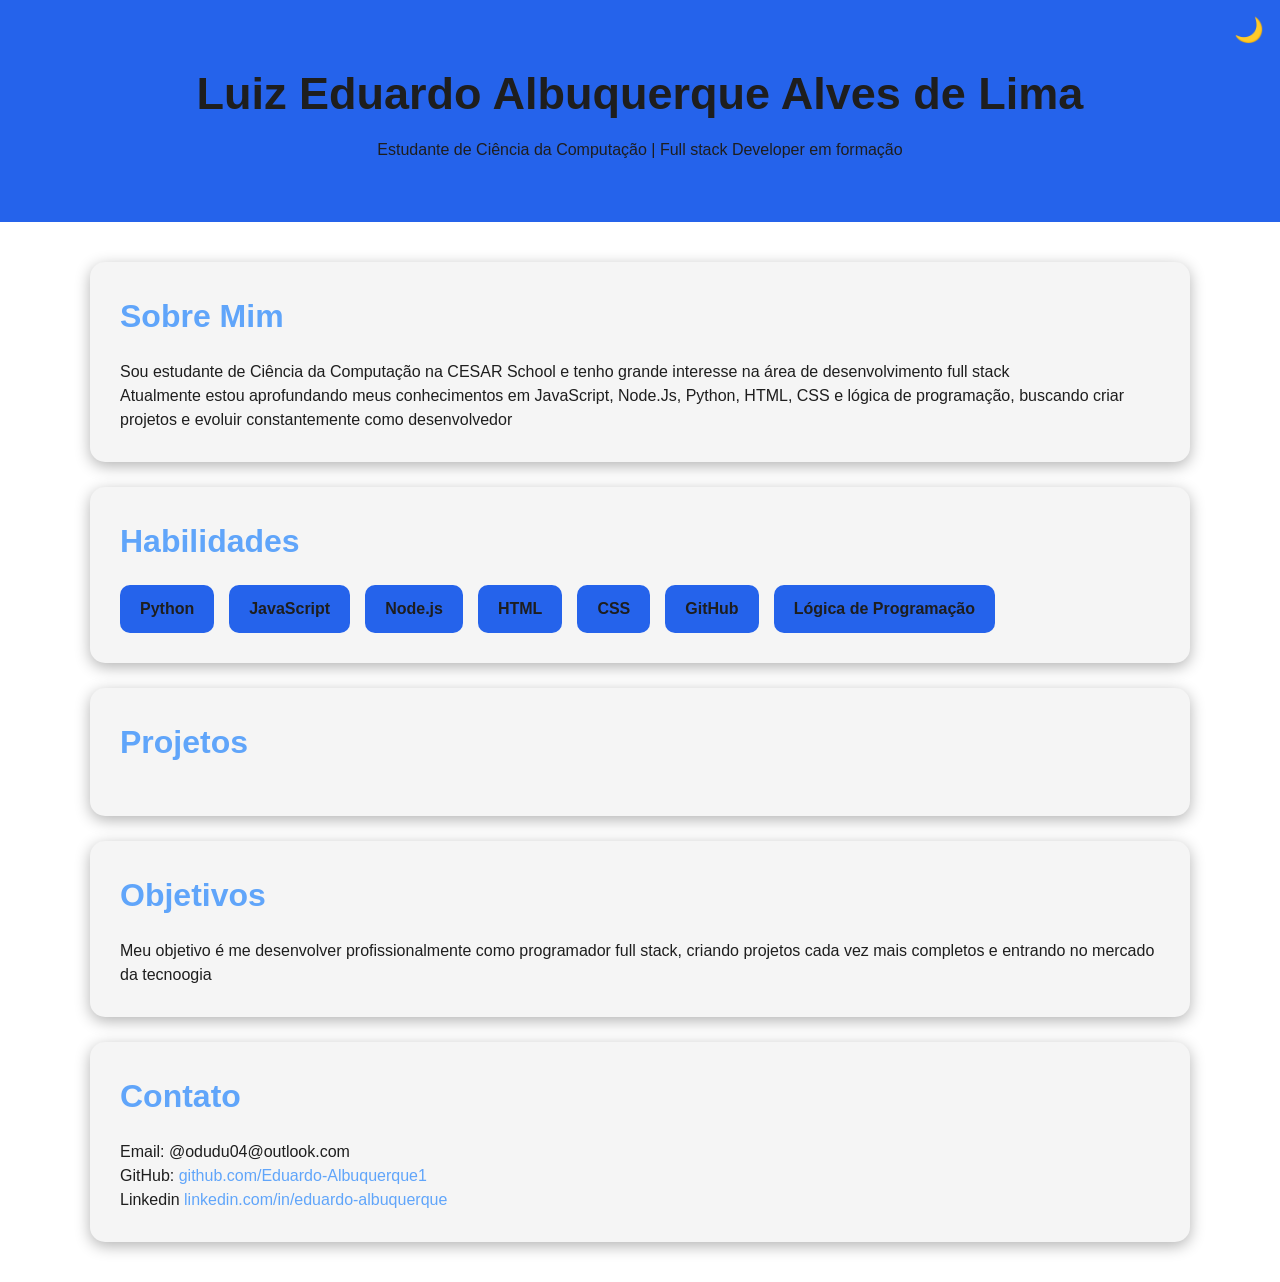
==== index.html @ 6b46a1b2 "Adding dark mode" ====
<!DOCTYPE html>
<html lang="en">

<head>
    <meta charset="UTF-8">
    <meta name="viewport" content="width=device-width, initial-scale=1.0">
    <title>portfólio - Luiz Eduardo Albuquerque</title>
    <link rel="stylesheet" href="style.css">
</head>

<body>
    <header>
        <button id="toggle-theme" title="alternar tema">🌙</button>
        <h1>Luiz Eduardo Albuquerque Alves de Lima</h1>
        <p>Estudante de Ciência da Computação | Full stack Developer em formação</p>
    </header>

    <main class="container">

        <section class="card">
            <h2>Sobre Mim</h2>
            <p>
                Sou estudante de Ciência da Computação na CESAR School
                e tenho grande interesse na área de desenvolvimento
                full stack
            </p>
            Atualmente estou aprofundando meus conhecimentos em JavaScript,
            Node.Js, Python, HTML, CSS e lógica de programação, buscando
            criar projetos e evoluir constantemente como desenvolvedor
            <p>
        </section>

        <section class="card">
            <h2>Habilidades</h2>

            <div class="skills">
                <div class="skill-box">Python</div>
                <div class="skill-box">JavaScript</div>
                <div class="skill-box">Node.js</div>
                <div class="skill-box">HTML</div>
                <div class="skill-box">CSS</div>
                <div class="skill-box">GitHub</div>
                <div class="skill-box">Lógica de Programação</div>
            </div>
        </section>

        <section class="card">
            <h2>Projetos</h2>
        </section>

        <section class="card">
            <h2>Objetivos</h2>
            <p>
                Meu objetivo é me desenvolver profissionalmente como programador
                full stack, criando projetos cada vez mais completos e entrando
                no mercado da tecnoogia
            </p>
        </section>

        <section class="card">
            <h2>Contato</h2>
            <p>Email: @odudu04@outlook.com</p>
            <p>GitHub:
                <a href="https://github.com/Eduardo-Albuquerque1" target="_blank">
                    github.com/Eduardo-Albuquerque1
                </a>
            </p>

            <p>Linkedin
                <a href="https://linkedin.com/in/eduardo-albuquerque" target="_blank">
                    linkedin.com/in/eduardo-albuquerque
                </a>
            </p>

            <script src="script.js"></script>
        </section>
    </main>



</body>

</html>
---- style.css ----
* {
    margin: 0;
    padding: 0;
    box-sizing: border-box;
}

:root {
    --cor-fundo: white;
    --cor-texto: #1e1e1e;
    --cor-primaria: #2563eb;
    --cor-card: #f5f5f5;
}

:root.dark-mode {
    --cor-fundo: #121212;
    --cor-texto: #e0e0e0;
    --cor-primaria: #1a237e;
    --cor-card: #1e1e1e;
}

body {
    font-family: Arial, Helvetica, sans-serif;
    background-color: var(--cor-fundo);
    color: var(--cor-texto);
    line-height: 1.5;
}

header {
    background: var(--cor-primaria);
    text-align: center;
    padding: 60px 20px;
    position: relative;
}

header h1 {
    font-size: 45px;
    margin-bottom: 10px;
}

.container {
    width: 90%;
    max-width: 1100px;
    margin: 40px auto;
    display: grid;
    grid-template-columns: 1fr;
    gap: 25px;
}

.card {
    background-color: var(--cor-card);
    padding: 30px;
    border-radius: 15px;
    box-shadow: 0px 4px 15px rgba(0, 0, 0, 0.3);
    transition: 0.3s;
}

.card:hover {
    transform: translateY(-5px);
}

.card h2 {
    color: #60a5fa;
    margin-bottom: 20px;
    font-size: 2rem;
}

.skills {
    display: flex;
    flex-wrap: wrap;
    gap: 15px;
    margin-top: 20px;
}

.skill-box {
    background-color: #2563eb;
    padding: 12px 20px;
    border-radius: 10px;
    font-weight: bold;
    display: inline-block;
}

.skill-box:hover {
    transform: scale(1.05);
}

.project {
    margin-bottom: 25px;
}

.project h3 {
    color: #93c5fd;
    margin-bottom: 10px;
}

a {
    color: #60a5fa;
    text-decoration: none;
}

#toggle-theme {
    position: absolute;
    top: 1rem;
    right: 1rem;
    background: transparent;
    border: none;
    font-size: 1.5rem;
    cursor: pointer;
}

@media (max-width: 768px) {
    header h1 {
        font-size: 2.2rem;
    }

    .card h2 {
        font-size: 1.6rem;
    }
}
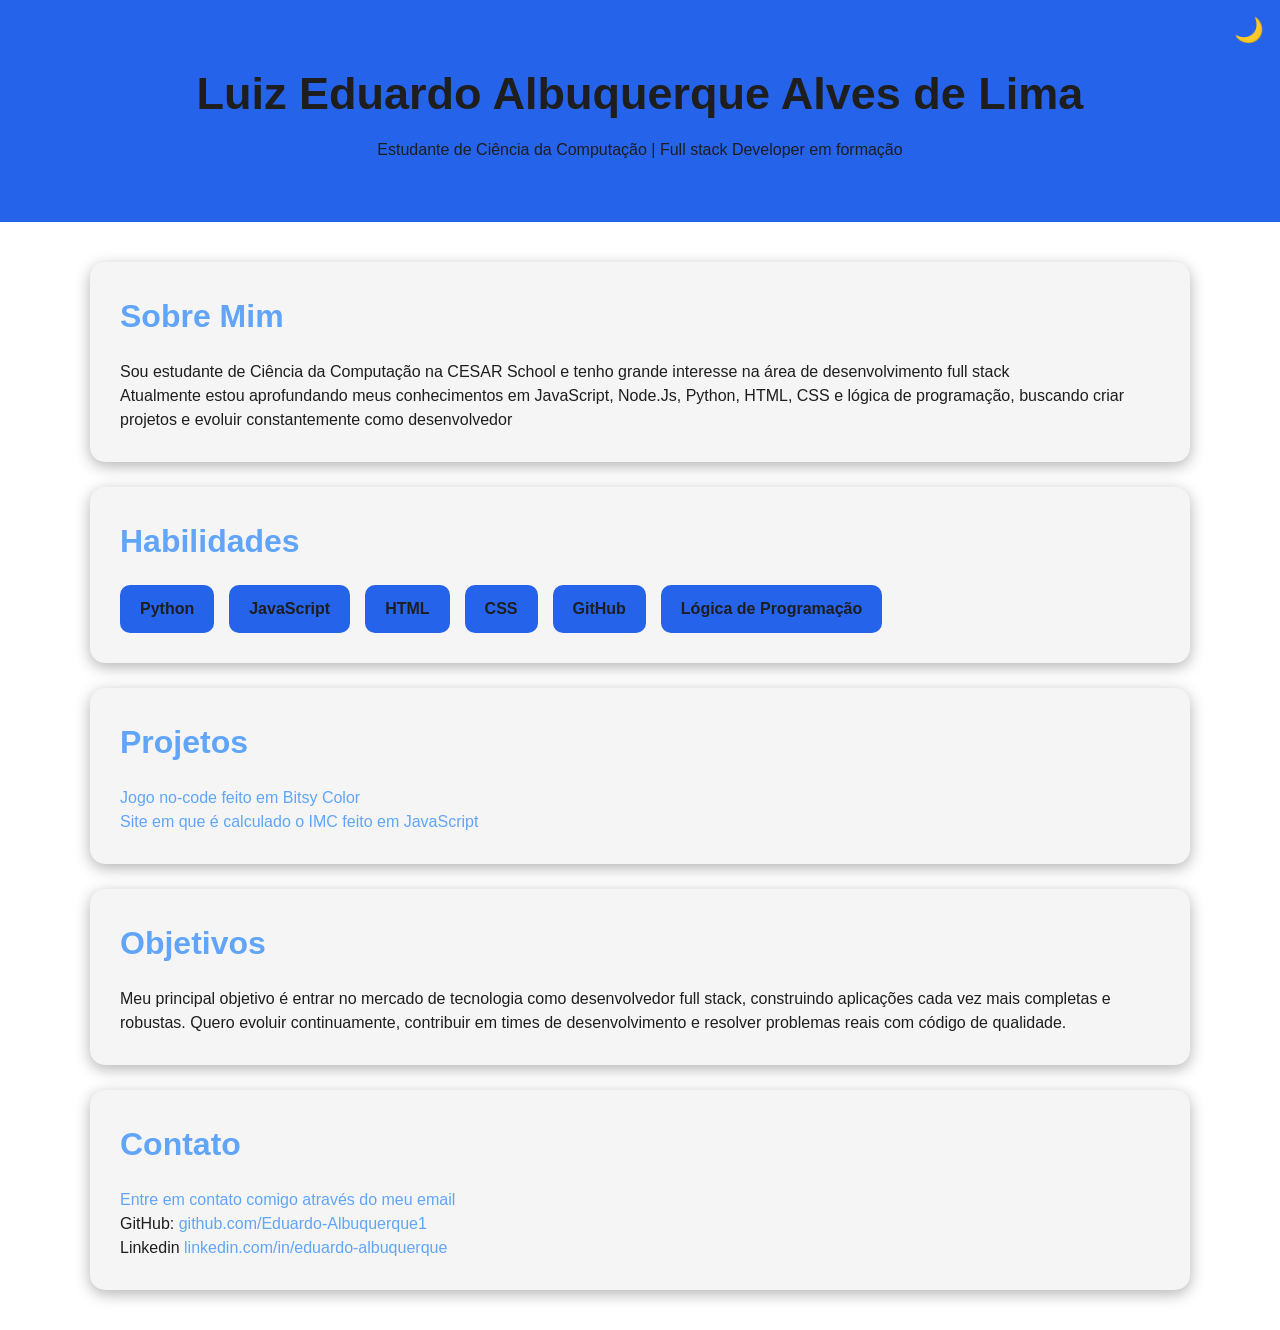
==== commit b3d163ab: "Adding my projects" ====
--- a/index.html
+++ b/index.html
@@ -36,7 +36,6 @@
             <div class="skills">
                 <div class="skill-box">Python</div>
                 <div class="skill-box">JavaScript</div>
-                <div class="skill-box">Node.js</div>
                 <div class="skill-box">HTML</div>
                 <div class="skill-box">CSS</div>
                 <div class="skill-box">GitHub</div>
@@ -46,20 +45,28 @@
 
         <section class="card">
             <h2>Projetos</h2>
+            <p>
+                <p> <a href="https://rickyydev.itch.io/sala-13" target="_blank">Jogo no-code feito em Bitsy Color</a> 
+                </p>
+                <p><a href="file:///C:/Users/odudu/OneDrive/Documentos/codes/calculoIMC/index.html" target="_blank">Site em que é calculado o IMC feito em JavaScript</a>
+                </p>
+            </p>
         </section>
 
         <section class="card">
             <h2>Objetivos</h2>
             <p>
-                Meu objetivo é me desenvolver profissionalmente como programador
-                full stack, criando projetos cada vez mais completos e entrando
-                no mercado da tecnoogia
+                Meu principal objetivo é entrar no mercado de tecnologia como desenvolvedor full stack, construindo aplicações cada vez mais completas e robustas. Quero evoluir continuamente, contribuir em times de desenvolvimento e resolver problemas reais com código de qualidade.
             </p>
         </section>
 
         <section class="card">
             <h2>Contato</h2>
-            <p>Email: @odudu04@outlook.com</p>
+            <p>
+                <a href="mailto:odudu04@outlook.com">
+                 Entre em contato comigo através do meu email
+                </a>
+            </p>
             <p>GitHub:
                 <a href="https://github.com/Eduardo-Albuquerque1" target="_blank">
                     github.com/Eduardo-Albuquerque1
@@ -67,7 +74,7 @@
             </p>
 
             <p>Linkedin
-                <a href="https://linkedin.com/in/eduardo-albuquerque" target="_blank">
+                <a href="https://www.linkedin.com/in/eduardoalbuquerque1/" target="_blank">
                     linkedin.com/in/eduardo-albuquerque
                 </a>
             </p>
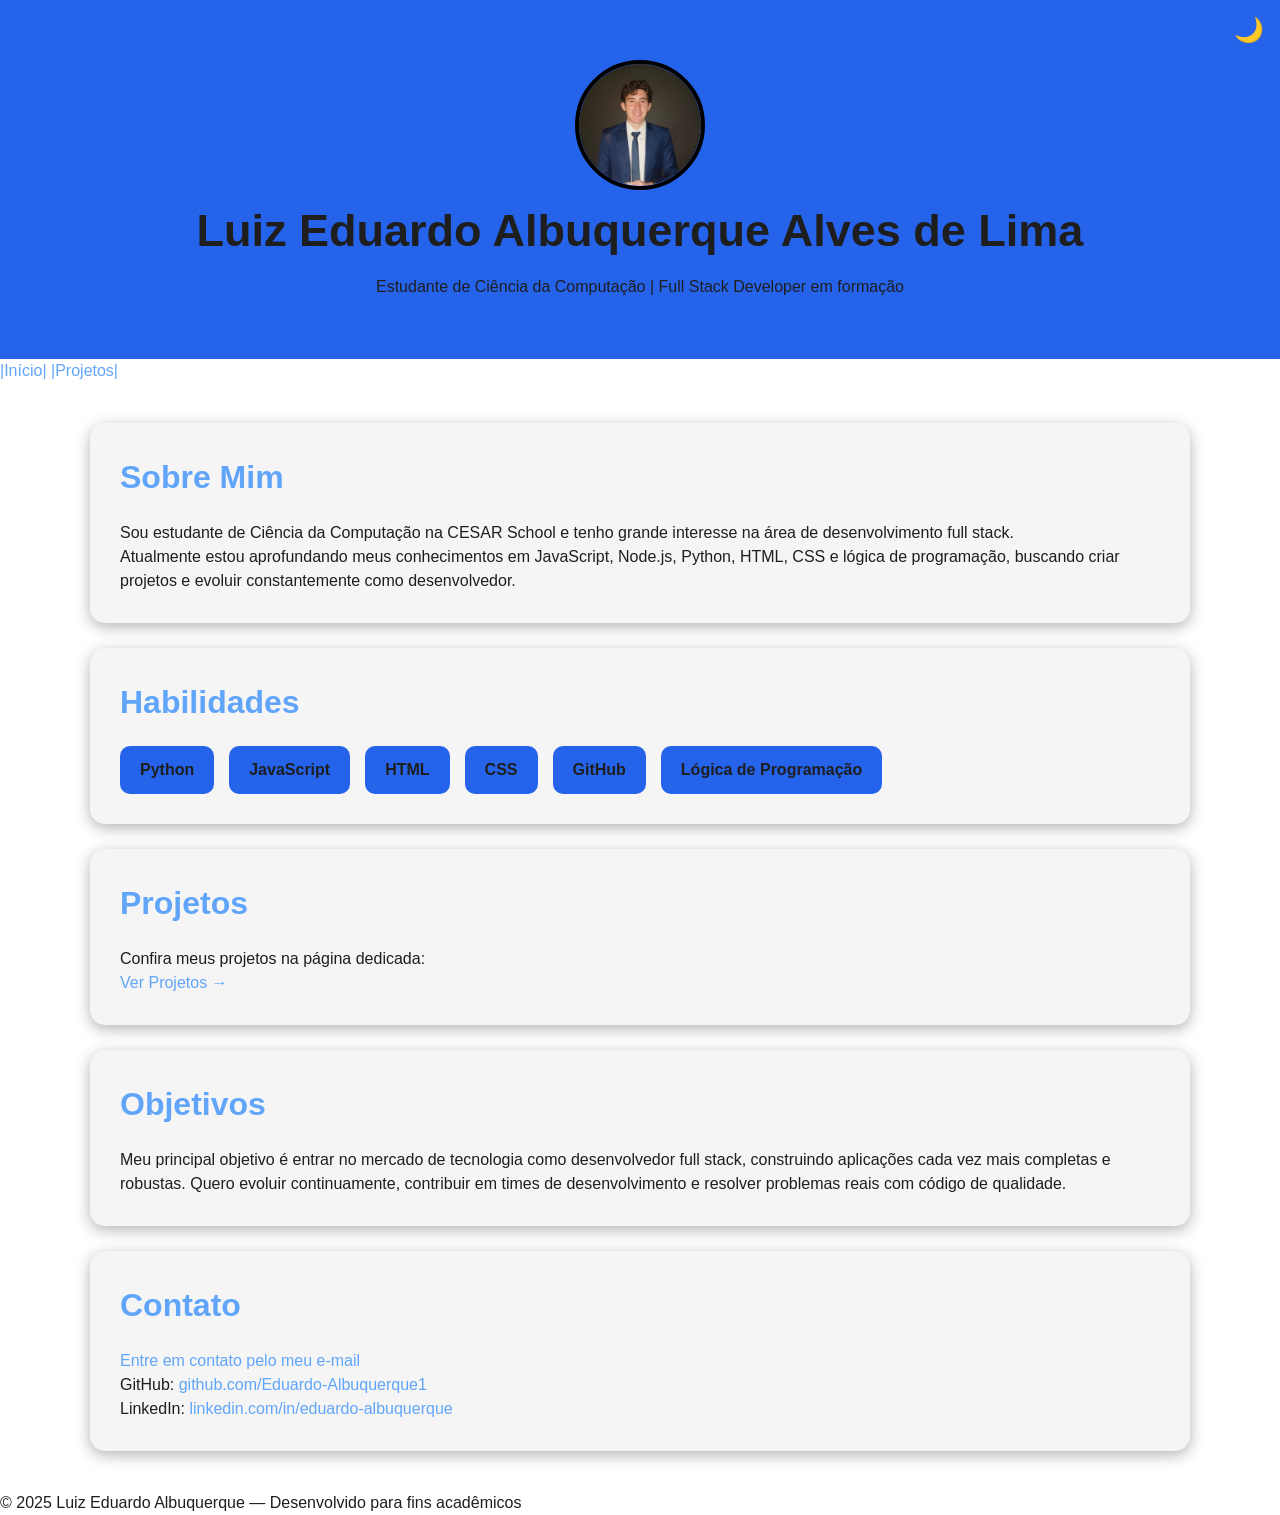
==== commit abc3b94f: "First commit" ====
--- a/index.html
+++ b/index.html
@@ -1,19 +1,29 @@
 <!DOCTYPE html>
-<html lang="en">
+<html lang="pt-BR">
 
 <head>
     <meta charset="UTF-8">
     <meta name="viewport" content="width=device-width, initial-scale=1.0">
-    <title>portfólio - Luiz Eduardo Albuquerque</title>
+    <title>Portfólio - Luiz Eduardo Albuquerque</title>
     <link rel="stylesheet" href="style.css">
 </head>
 
 <body>
     <header>
-        <button id="toggle-theme" title="alternar tema">🌙</button>
-        <h1>Luiz Eduardo Albuquerque Alves de Lima</h1>
-        <p>Estudante de Ciência da Computação | Full stack Developer em formação</p>
+        <button id="toggle-theme" title="Alternar tema">🌙</button>
+         <div class="header-content">
+            <img src="img/foto.jpeg" alt="Foto de Luiz Eduardo" class="foto-perfil">
+            <div class="header-texto">
+                <h1>Luiz Eduardo Albuquerque Alves de Lima</h1>
+                <p>Estudante de Ciência da Computação | Full Stack Developer em formação</p>
+            </div>
+        </div>
     </header>
+
+    <nav>
+        <a href="index.html" class="active">|Início|</a>
+        <a href="projetos.html">|Projetos|</a>
+    </nav>
 
     <main class="container">
 
@@ -21,18 +31,17 @@
             <h2>Sobre Mim</h2>
             <p>
                 Sou estudante de Ciência da Computação na CESAR School
-                e tenho grande interesse na área de desenvolvimento
-                full stack
+                e tenho grande interesse na área de desenvolvimento full stack.
             </p>
-            Atualmente estou aprofundando meus conhecimentos em JavaScript,
-            Node.Js, Python, HTML, CSS e lógica de programação, buscando
-            criar projetos e evoluir constantemente como desenvolvedor
             <p>
+                Atualmente estou aprofundando meus conhecimentos em JavaScript,
+                Node.js, Python, HTML, CSS e lógica de programação, buscando
+                criar projetos e evoluir constantemente como desenvolvedor.
+            </p>
         </section>
 
         <section class="card">
             <h2>Habilidades</h2>
-
             <div class="skills">
                 <div class="skill-box">Python</div>
                 <div class="skill-box">JavaScript</div>
@@ -45,46 +54,43 @@
 
         <section class="card">
             <h2>Projetos</h2>
-            <p>
-                <p> <a href="https://rickyydev.itch.io/sala-13" target="_blank">Jogo no-code feito em Bitsy Color</a> 
-                </p>
-                <p><a href="file:///C:/Users/odudu/OneDrive/Documentos/codes/calculoIMC/index.html" target="_blank">Site em que é calculado o IMC feito em JavaScript</a>
-                </p>
-            </p>
+            <p>Confira meus projetos na página dedicada:</p>
+            <a href="projetos.html" class="btn">Ver Projetos →</a>
         </section>
 
         <section class="card">
             <h2>Objetivos</h2>
             <p>
-                Meu principal objetivo é entrar no mercado de tecnologia como desenvolvedor full stack, construindo aplicações cada vez mais completas e robustas. Quero evoluir continuamente, contribuir em times de desenvolvimento e resolver problemas reais com código de qualidade.
+                Meu principal objetivo é entrar no mercado de tecnologia como desenvolvedor full stack,
+                construindo aplicações cada vez mais completas e robustas. Quero evoluir continuamente,
+                contribuir em times de desenvolvimento e resolver problemas reais com código de qualidade.
             </p>
         </section>
 
         <section class="card">
             <h2>Contato</h2>
             <p>
-                <a href="mailto:odudu04@outlook.com">
-                 Entre em contato comigo através do meu email
-                </a>
+                <a href="mailto:odudu04@outlook.com">Entre em contato pelo meu e-mail</a>
             </p>
             <p>GitHub:
                 <a href="https://github.com/Eduardo-Albuquerque1" target="_blank">
                     github.com/Eduardo-Albuquerque1
                 </a>
             </p>
-
-            <p>Linkedin
+            <p>LinkedIn:
                 <a href="https://www.linkedin.com/in/eduardoalbuquerque1/" target="_blank">
                     linkedin.com/in/eduardo-albuquerque
                 </a>
             </p>
+        </section>
 
-            <script src="script.js"></script>
-        </section>
     </main>
 
+    <footer>
+        <p>© 2025 Luiz Eduardo Albuquerque — Desenvolvido para fins acadêmicos</p>
+    </footer>
 
-
+    <script src="script.js"></script>
 </body>
 
 </html>
--- a/style.css
+++ b/style.css
@@ -115,4 +115,14 @@
     .card h2 {
         font-size: 1.6rem;
     }
+}
+
+.foto-perfil {
+    width: 130px;
+    height: 130px;
+    border-radius: 50%;
+    object-fit: cover;
+    object-position: center top;
+    border: 4px solid black;
+    flex-shrink: 0;
 }
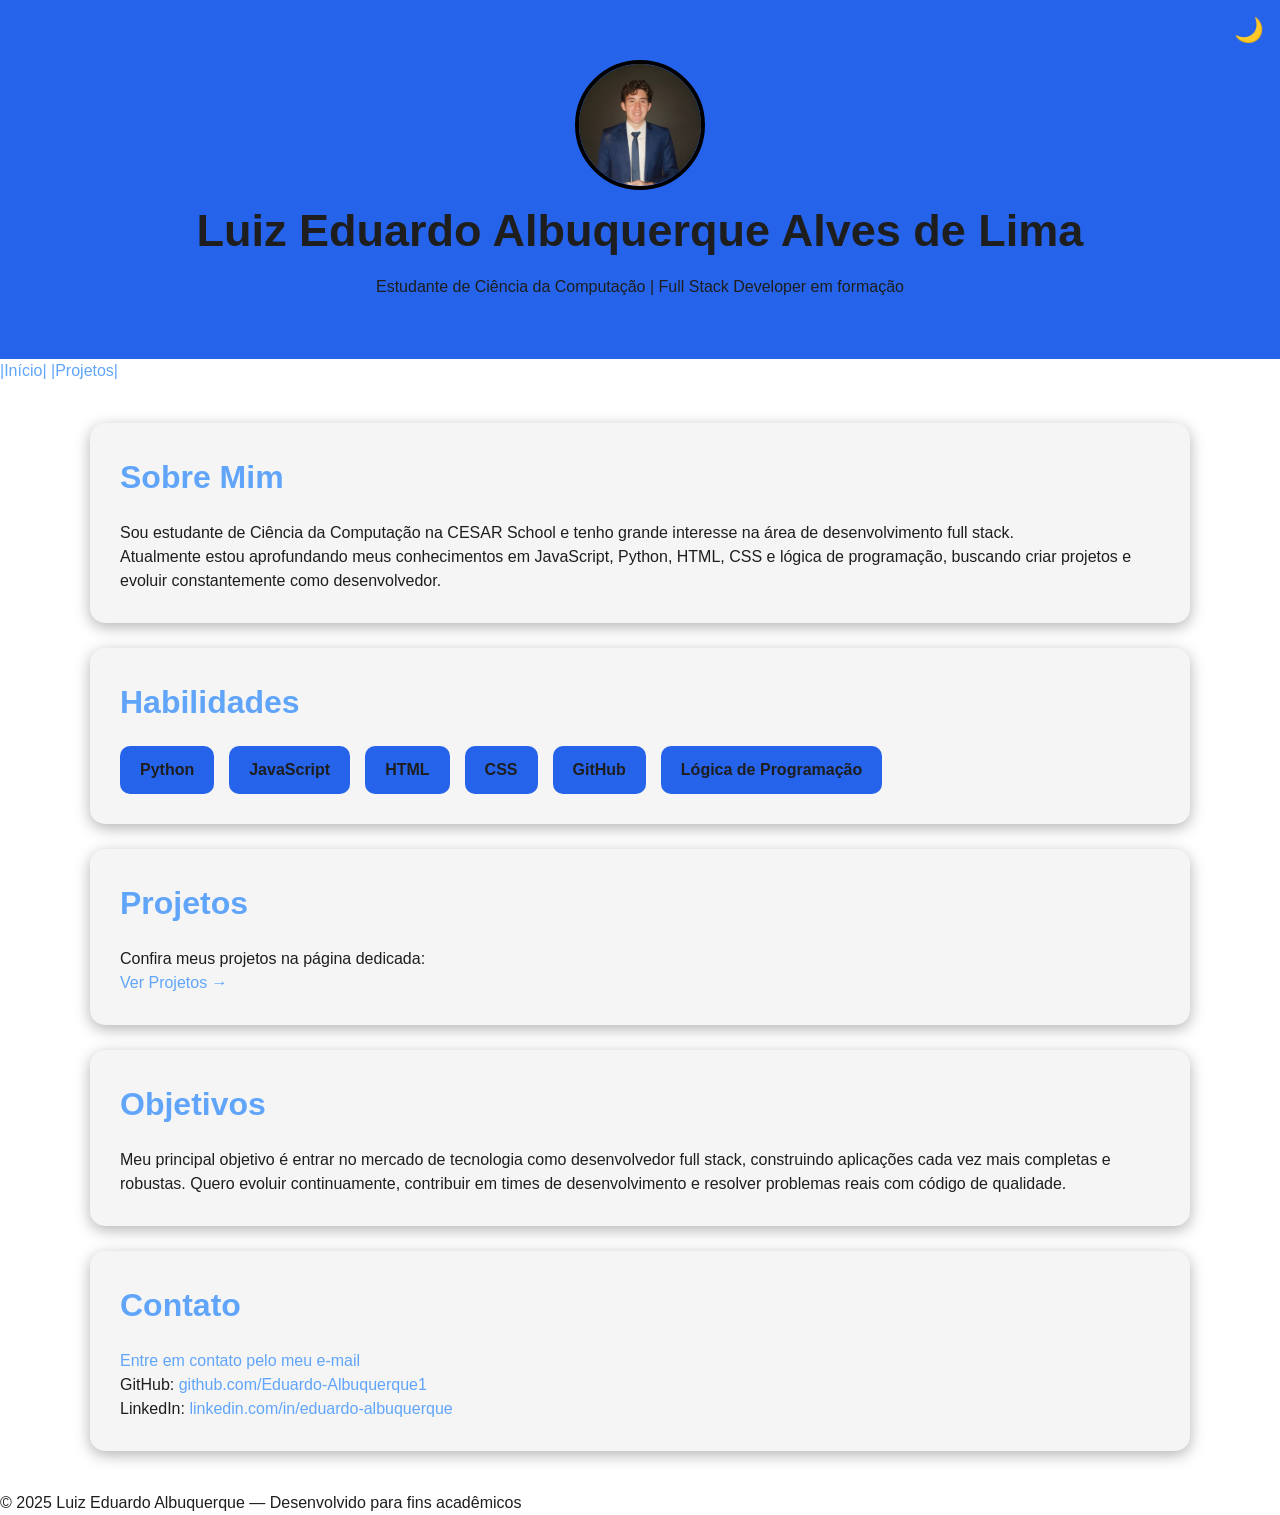
==== commit adf19fbd: "Adding a page" ====
--- a/index.html
+++ b/index.html
@@ -35,7 +35,7 @@
             </p>
             <p>
                 Atualmente estou aprofundando meus conhecimentos em JavaScript,
-                Node.js, Python, HTML, CSS e lógica de programação, buscando
+                Python, HTML, CSS e lógica de programação, buscando
                 criar projetos e evoluir constantemente como desenvolvedor.
             </p>
         </section>
